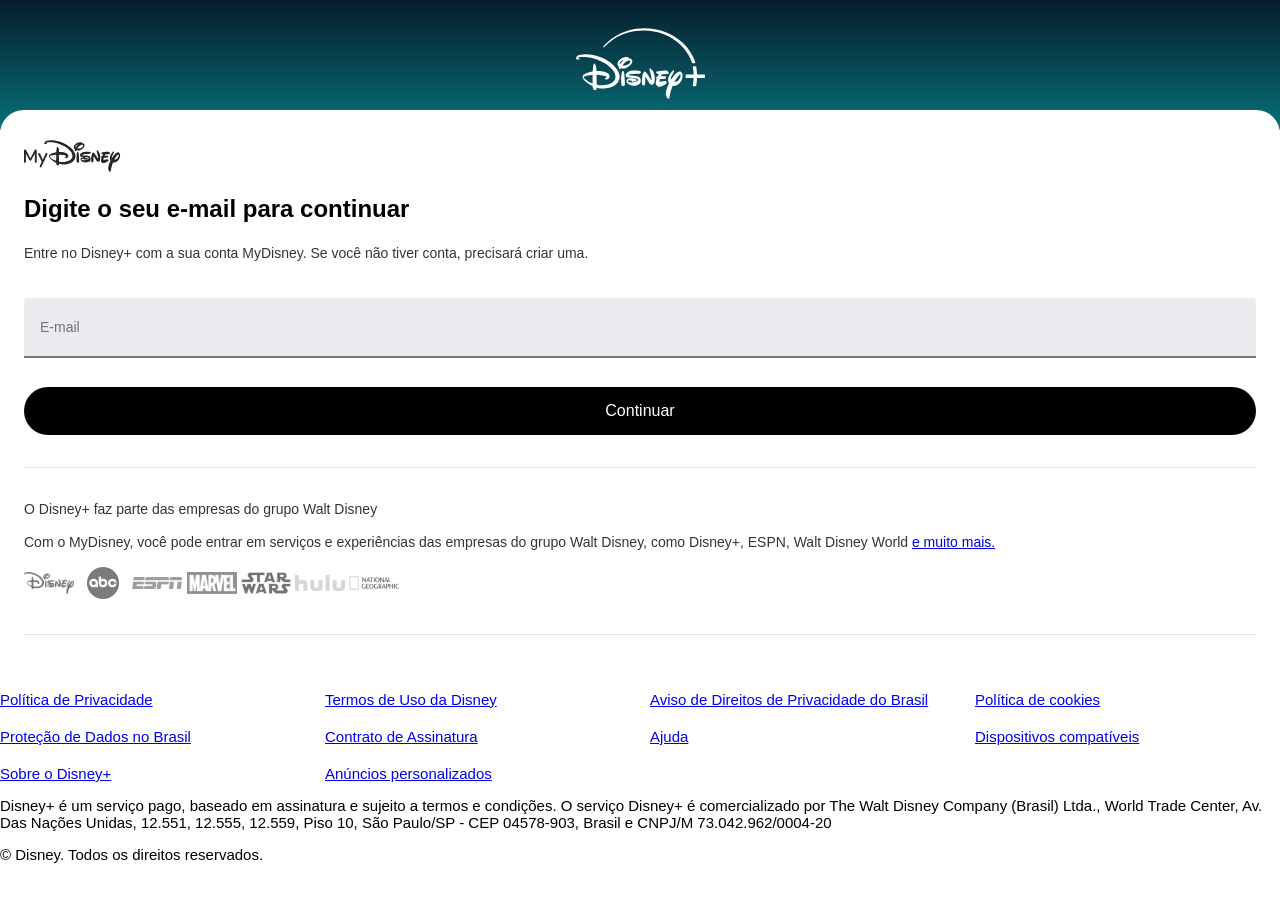
==== index.html @ 8e50a428 "ajeitado linha da divisoria e botão de email" ====
<!DOCTYPE html>
<html lang="pt-br">

<head>
    <meta charset="UTF-8">
    <meta name="viewport" content="width=device-width, initial-scale=1.0">
    <title>DisneyPlus</title>
    <link rel="stylesheet" href="style.css">
</head>

<body>


    <div>
        <header class="corfundoHeader">
            <div>
                <img src="assets/disneyPlusPrincipal.svg" alt="Logo Disney+" width="129" height="129">
            </div>

        </header>

        <main>
            <section>
                <div>
                    <img src="assets/myDisneyLogoSecundaria.svg" alt="LogoDisneysecundario">
                    <h1>Digite o seu e-mail para continuar</h1>
                </div>

                <div>
                    <p>Entre no Disney+ com a sua conta MyDisney. Se você não tiver conta, precisará criar uma.</p>
                </div>

                <div>
                    <form action="em-breve.html" method="GET" class="meu-formulario, campo-email">
                        <label for="Email"></label>
                        <input type="email" placeholder="E-mail" id="Email" required>
                        <br><br>
                    </form>
                    <button class="meu-botao">Continuar</button>

                </div>

                <div>
                    <hr class="linha-divisoria">
                    <p>O Disney+ faz parte das empresas do grupo Walt Disney</p>
                    <p>Com o MyDisney, você pode entrar em serviços e experiências das empresas do grupo Walt Disney,
                        como Disney+, ESPN, Walt Disney World <a href="em-breve.html">e muito mais.</a> </p>
                </div>

                <div class="logos">
                    <img src="assets/DisneyLogoMenor.webp" alt="Logo Disney">

                    <img src="assets/ABCLogo.webp" alt="Logo ABC">

                    <img src="assets/ESPNLogo.webp" alt="Logo ESPN">

                    <img src="assets/MarvelLogo.webp" alt="Logo Marvel">

                    <img src="assets/StarWarsLogo.png" alt="Logo Star Wars">

                    <img src="assets/HuluLogo.webp" alt="Logo Hulu">

                    <img src="assets/images.png" alt="Logo National Geographic">

                </div>

                <hr class="linha-divisoria">
            </section>
        </main>






        <footer>
            <div>
                <nav class="rodape">
                    <a href="em-breve.html">Política de Privacidade</a>
                    <a href="em-breve.html">Termos de Uso da Disney</a>
                    <a href="em-breve.html">Aviso de Direitos de Privacidade do Brasil</a>
                    <a href="em-breve.html">Política de cookies</a>
                    <a href="em-breve.html">Proteção de Dados no Brasil</a>
                    <a href="em-breve.html">Contrato de Assinatura</a>
                    <a href="em-breve.html">Ajuda</a>
                    <a href="em-breve.html">Dispositivos compatíveis</a>
                    <a href="em-breve.html">Sobre o Disney+</a>
                    <a href="em-breve.html">Anúncios personalizados</a>
                </nav>
                <p>Disney+ é um serviço pago, baseado em assinatura e sujeito a termos e condições. O serviço Disney+ é
                    comercializado por The Walt Disney Company (Brasil) Ltda., World Trade Center, Av. Das Nações
                    Unidas, 12.551, 12.555, 12.559, Piso 10, São Paulo/SP - CEP 04578-903, Brasil e CNPJ/M
                    73.042.962/0004-20</p>

                <p>© Disney. Todos os direitos reservados.</p>
            </div>
        </footer>

    </div>



</body>

</html>
---- style.css ----
body {
    margin: 0;
    font-family: Arial, sans-serif;
    font-size: 15px;
}


* {
    box-sizing: border-box;
}

form input[type="email"] {
    width: 100%;
    height: 60px;

    background-color: #e9ebef;
    border: none;
    border-bottom: 2px solid #777;

    border-radius: 4px 4px 0 0;

    padding: 0 16px;
    font-size: 14px;
    box-sizing: border-box;
    margin-top: 20px;


}

section p {
    font-size: 14px;
    line-height: 1.4;
    font-weight: 400;
    color: #30343b;
}


.meu-botao {
    background-color: #000;
    color: #fff;
    padding: 15px;
    font-size: 16px;
    border: none;
    border-radius: 30px;
    cursor: pointer;

    width: 100%;
    box-sizing: border-box;
    margin-top: 12px;
}

:root {
    --cor-fundo-inicio: #061d2b;
    --cor-fundo-fim: #08707a;
    
}

section h1 {
    font-size: 24px;
    line-height: 1.3;
    font-weight: 600;
    margin-top: 16px;
}

section {
    background-color: white;
    border-radius: 24px 24px 0 0;
    margin-top: -20px;
    padding: 24px;
}



.corfundoHeader {
        background: linear-gradient(
        to bottom,
        var(--cor-fundo-inicio),
        var(--cor-fundo-fim)
    );

    height: 130px;
    display: flex;
    justify-content: center;
    align-items: center;
}


.rodape {
    display: grid;
    grid-template-columns: 1fr;
    gap: 20px;
}


@media (min-width: 768px) {
    .rodape {
        grid-template-columns: repeat(4, 1fr);
    }
} 

.logos img {
    filter: grayscale(100%);
    opacity: 0.55;
    width: 50px;
    height: 32px;
    object-fit: contain;
}

.linha-divisoria {
    margin-top: 32px;
    margin-bottom: 32px;
    border: none;
    border-top: 1px solid #e1e4e8;
}
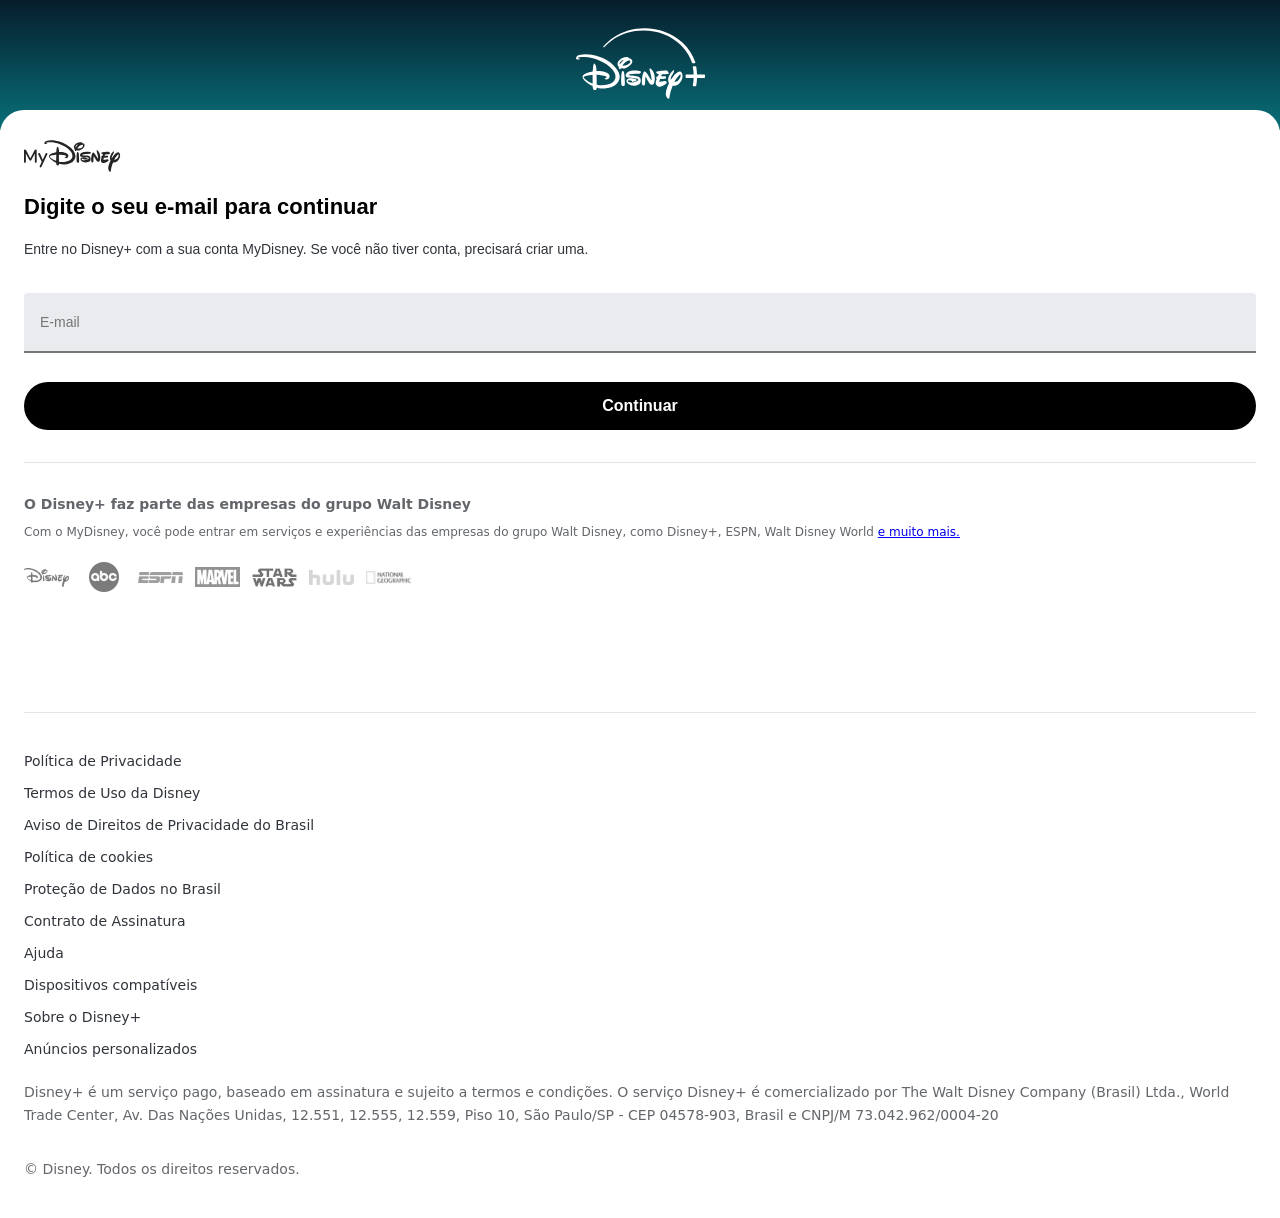
==== commit e17e4039: "mexido em linha divisoria, aumentado espaçamento entre logo e linha, diminuido tamanho da logo, muda" ====
--- a/index.html
+++ b/index.html
@@ -35,15 +35,16 @@
                         <label for="Email"></label>
                         <input type="email" placeholder="E-mail" id="Email" required>
                         <br><br>
+                        <button class="meu-botao">Continuar</button>
                     </form>
-                    <button class="meu-botao">Continuar</button>
+                    
 
                 </div>
 
                 <div>
                     <hr class="linha-divisoria">
-                    <p>O Disney+ faz parte das empresas do grupo Walt Disney</p>
-                    <p>Com o MyDisney, você pode entrar em serviços e experiências das empresas do grupo Walt Disney,
+                    <p class="titulo-empresas">O Disney+ faz parte das empresas do grupo Walt Disney</p>
+                    <p class="texto-empresas">Com o MyDisney, você pode entrar em serviços e experiências das empresas do grupo Walt Disney,
                         como Disney+, ESPN, Walt Disney World <a href="em-breve.html">e muito mais.</a> </p>
                 </div>
 
--- a/style.css
+++ b/style.css
@@ -48,6 +48,9 @@
     width: 100%;
     box-sizing: border-box;
     margin-top: 12px;
+    font-family: Arial, sans-serif;
+    font-size: 16px;
+    font-weight: 600;
 }
 
 :root {
@@ -57,7 +60,7 @@
 }
 
 section h1 {
-    font-size: 24px;
+    font-size: 22px;
     line-height: 1.3;
     font-weight: 600;
     margin-top: 16px;
@@ -99,12 +102,22 @@
     }
 } 
 
+
+.logos {
+    display: flex;
+    flex-wrap: wrap;
+    align-items: center;
+    gap: 12px;
+    margin-top: 20px;
+    margin-bottom: 120px;
+}
+
 .logos img {
+    width: 45px;
+    height: 30px;
+    object-fit: contain;
     filter: grayscale(100%);
     opacity: 0.55;
-    width: 50px;
-    height: 32px;
-    object-fit: contain;
 }
 
 .linha-divisoria {
@@ -112,4 +125,63 @@
     margin-bottom: 32px;
     border: none;
     border-top: 1px solid #e1e4e8;
+}
+
+
+.titulo-empresas,
+.texto-empresas {
+    font-family: system-ui, sans-serif;
+    color: #63666a;
+}
+
+
+.titulo-empresas {
+    font-size: 14px;
+    font-weight: 600;
+    color: #63666a;
+    margin-bottom: 8px;
+}
+
+.texto-empresas {
+    font-size: 12px;
+    font-weight: 400;
+    line-height: 1.6;
+    color: #63666a;
+    margin-top: 0;
+}
+
+.rodape a {
+    color: #30343b;
+    text-decoration: none;
+    font-size: 14px;
+    font-weight: 400;
+}
+
+.rodape {
+    display: grid;
+    grid-template-columns: 1fr;
+    gap: 16px;
+}
+
+.logos + .linha-divisoria {
+    margin-top: 48px;
+    margin-bottom: 8px;
+}
+
+
+footer p {
+    font-size: 14px;
+    line-height: 1.6;
+    color: #63666a;
+    margin-top: 24px;
+}
+
+footer {
+    padding: 8px 24px 24px;
+    font-family: system-ui, sans-serif;
+    color: #63666a;
+}
+
+footer p:last-child {
+    margin-top: 32px;
 }
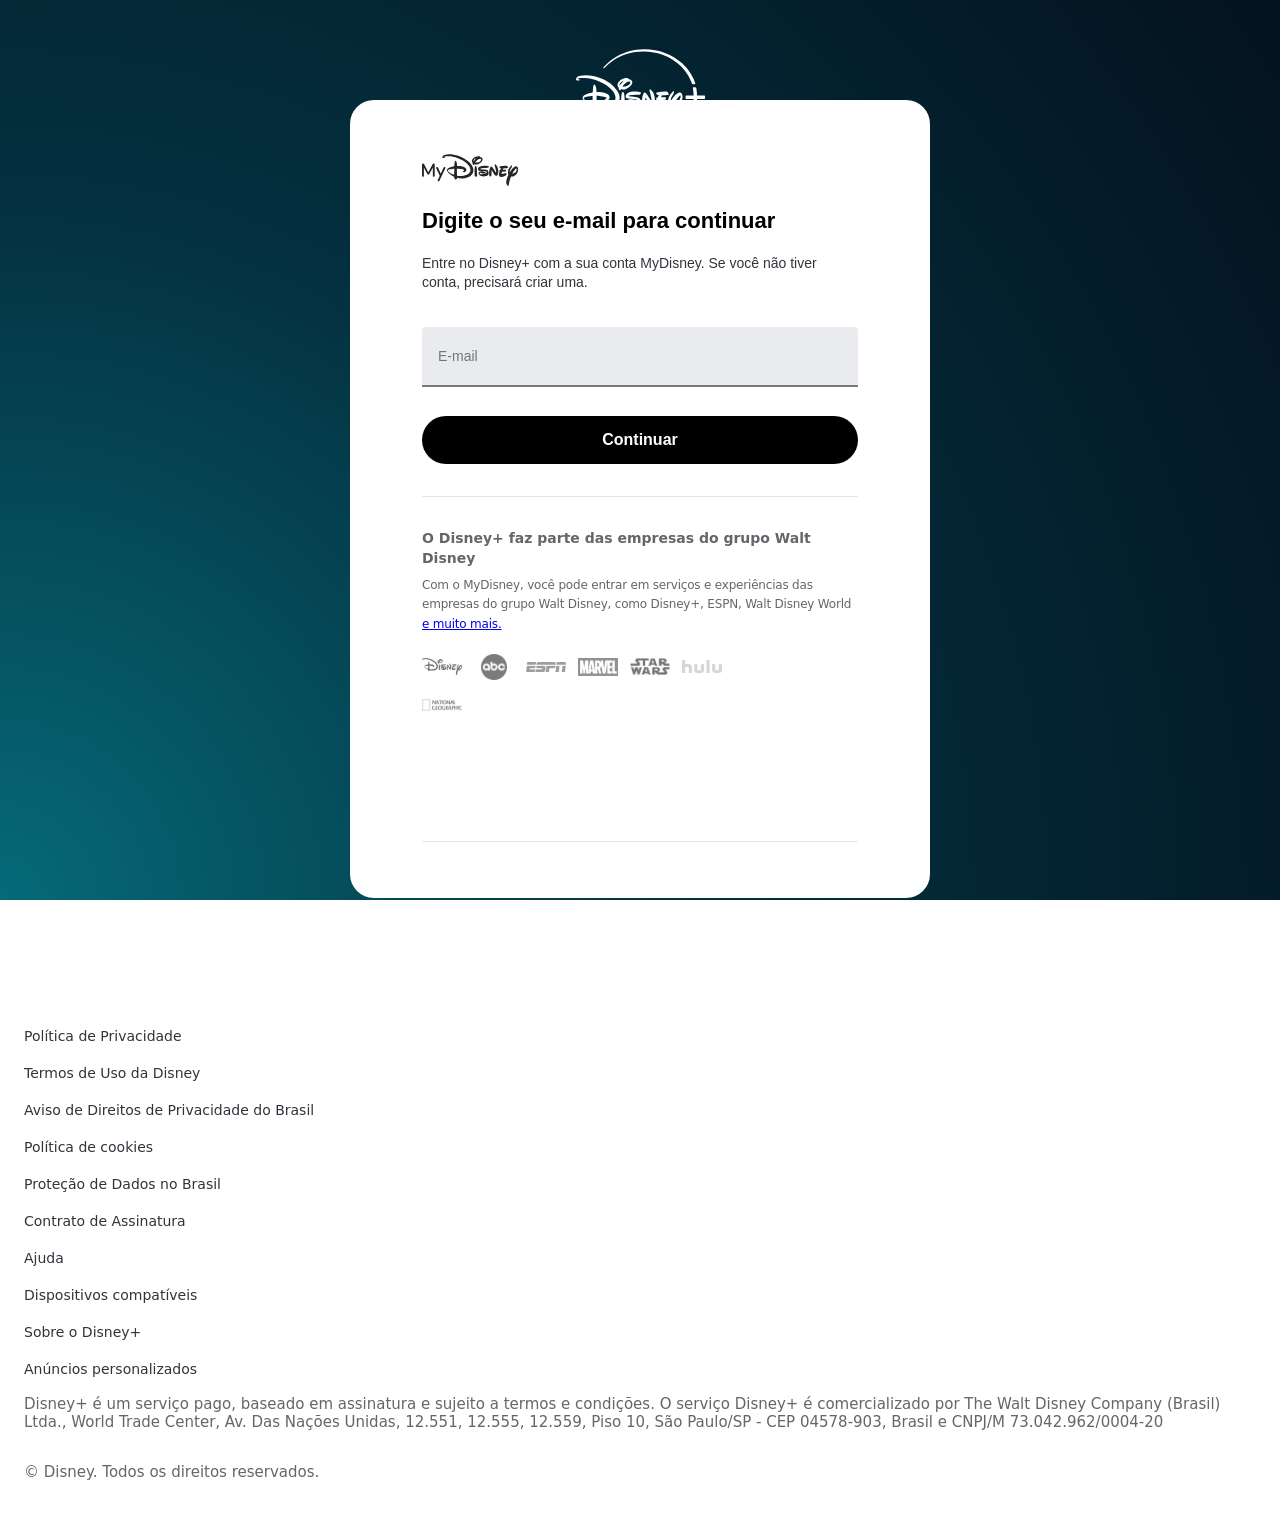
==== commit 129b6d54: "passado nova cor de fundo, novo rodape, ajeitado logos, medidas e etc para versão de pc" ====
--- a/index.html
+++ b/index.html
@@ -31,7 +31,7 @@
                 </div>
 
                 <div>
-                    <form action="em-breve.html" method="GET" class="meu-formulario, campo-email">
+                    <form action="em-breve.html" method="GET" class="meu-formulario">
                         <label for="Email"></label>
                         <input type="email" placeholder="E-mail" id="Email" required>
                         <br><br>
@@ -45,7 +45,7 @@
                     <hr class="linha-divisoria">
                     <p class="titulo-empresas">O Disney+ faz parte das empresas do grupo Walt Disney</p>
                     <p class="texto-empresas">Com o MyDisney, você pode entrar em serviços e experiências das empresas do grupo Walt Disney,
-                        como Disney+, ESPN, Walt Disney World <a href="em-breve.html">e muito mais.</a> </p>
+                    como Disney+, ESPN, Walt Disney World <a href="em-breve.html" class="link-mais">e muito mais.</a> </p>
                 </div>
 
                 <div class="logos">
@@ -60,9 +60,9 @@
                     <img src="assets/StarWarsLogo.png" alt="Logo Star Wars">
 
                     <img src="assets/HuluLogo.webp" alt="Logo Hulu">
-
-                    <img src="assets/images.png" alt="Logo National Geographic">
-
+                    <div class="logo-national">
+                        <img src="assets/images.png" alt="Logo National Geographic">
+                    </div>
                 </div>
 
                 <hr class="linha-divisoria">
--- a/style.css
+++ b/style.css
@@ -3,6 +3,14 @@
     margin: 0;
     font-family: Arial, sans-serif;
     font-size: 15px;
+    min-height: 100vh;
+    background: radial-gradient(
+        circle at bottom left,
+        #066a78 0%,
+        #04303f 45%,
+        #04121e 100%
+    );
+    background-attachment: fixed;
 }
 
 
@@ -56,7 +64,6 @@
 :root {
     --cor-fundo-inicio: #061d2b;
     --cor-fundo-fim: #08707a;
-    
 }
 
 section h1 {
@@ -76,12 +83,6 @@
 
 
 .corfundoHeader {
-        background: linear-gradient(
-        to bottom,
-        var(--cor-fundo-inicio),
-        var(--cor-fundo-fim)
-    );
-
     height: 130px;
     display: flex;
     justify-content: center;
@@ -100,7 +101,45 @@
     .rodape {
         grid-template-columns: repeat(4, 1fr);
     }
-} 
+
+   
+    .corfundoHeader {
+        height: 124px;
+        align-items: flex-start;
+        padding-top: 20px;
+    }
+
+    
+    section {
+        max-width: 580px;
+        margin: -24px auto 0;
+        border-radius: 24px;
+        padding: 48px 72px;
+    }
+
+    .logo-national {
+        flex-basis: auto;
+    }
+
+    .logos {
+        margin-bottom: 0;
+        flex-wrap: nowrap;
+    }
+
+    
+    footer {
+        margin-top: 120px;
+        padding: 24px 40px;
+    }
+
+    .rodape {
+        display: flex;
+        flex-wrap: wrap;
+        justify-content: center;
+        gap: 16px 36px;
+    }
+}
+
 
 
 .logos {
@@ -113,8 +152,8 @@
 }
 
 .logos img {
-    width: 45px;
-    height: 30px;
+    width: 40px;
+    height: 26px;
     object-fit: contain;
     filter: grayscale(100%);
     opacity: 0.55;
@@ -148,13 +187,22 @@
     line-height: 1.6;
     color: #63666a;
     margin-top: 0;
+    letter-spacing: -0.2px;
+}
+
+.link-mais {
+    display: block;
 }
 
 .rodape a {
     color: #30343b;
     text-decoration: none;
+    font-family: system-ui, sans-serif;
     font-size: 14px;
     font-weight: 400;
+    line-height: 1.5;
+    justify-self: start;
+
 }
 
 .rodape {
@@ -169,19 +217,29 @@
 }
 
 
-footer p {
-    font-size: 14px;
-    line-height: 1.6;
-    color: #63666a;
-    margin-top: 24px;
-}
-
 footer {
     padding: 8px 24px 24px;
     font-family: system-ui, sans-serif;
     color: #63666a;
+    background-color: white;
+}
+
+footer {
+    padding: 8px 24px 24px;
+    font-family: system-ui, sans-serif;
+    color: #63666a;
 }
 
 footer p:last-child {
     margin-top: 32px;
+}
+
+.logo-national {
+    flex-basis: 100%;
+}
+
+.logo-national img {
+    width: 40px;
+    height: 26px;
+    object-fit: contain;
 }
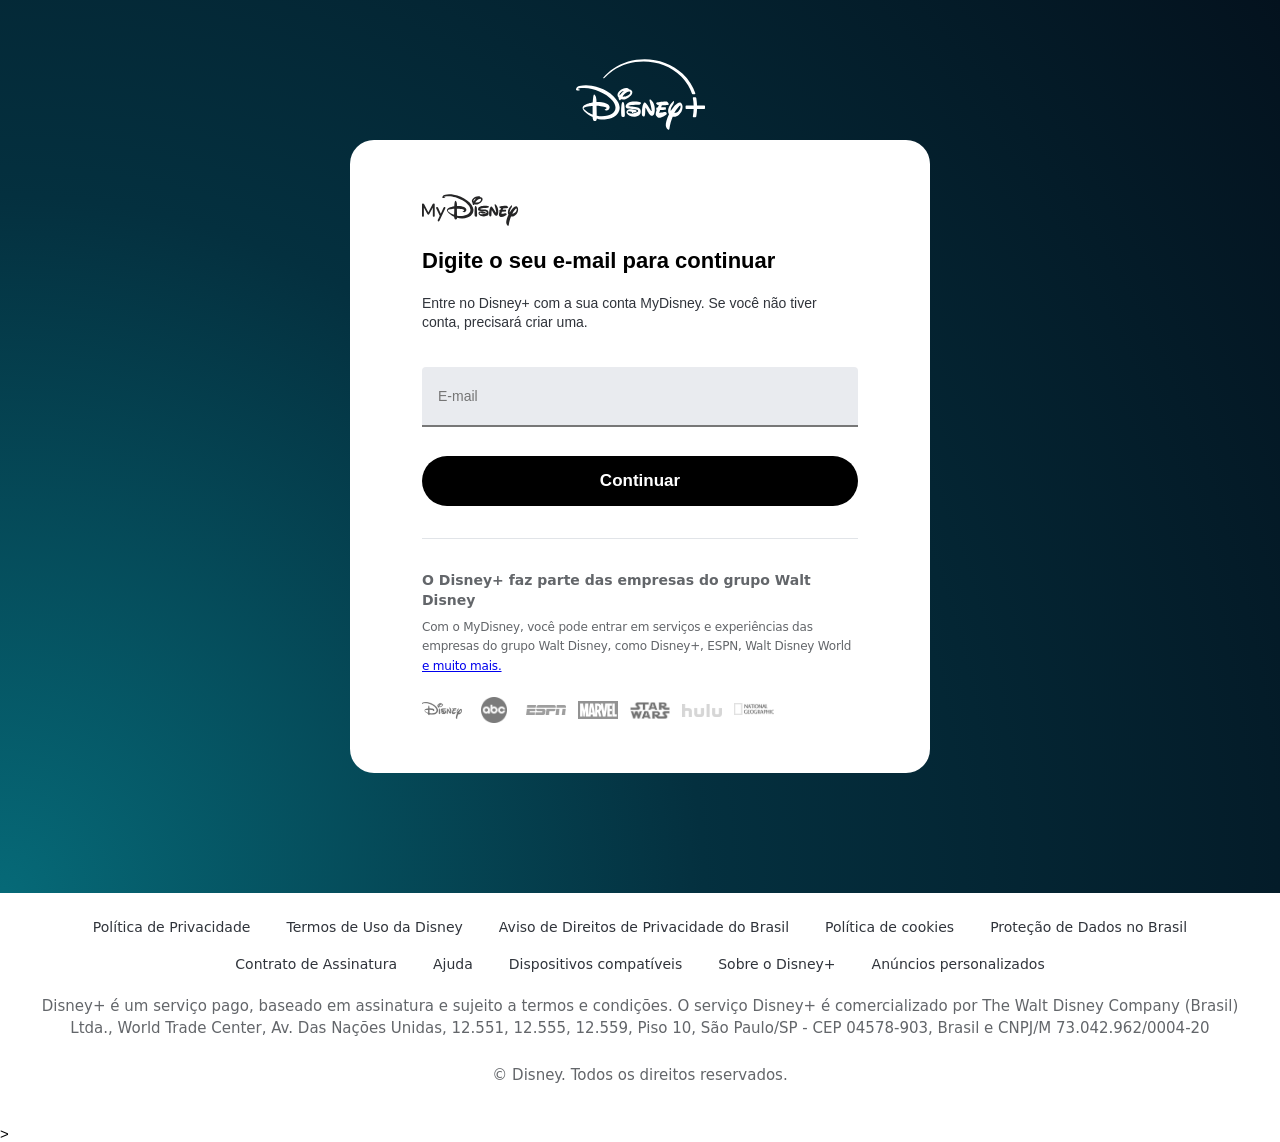
==== commit 9dbcbad8: "trocado media para final do arquivo, ajustado no meio as informações, ajeitado rodapé" ====
--- a/index.html
+++ b/index.html
@@ -103,4 +103,4 @@
 
 </body>
 
-</html>+</html>>
--- a/style.css
+++ b/style.css
@@ -57,8 +57,8 @@
     box-sizing: border-box;
     margin-top: 12px;
     font-family: Arial, sans-serif;
-    font-size: 16px;
-    font-weight: 600;
+    font-size: 17px;
+    font-weight: 700;
 }
 
 :root {
@@ -96,49 +96,6 @@
     gap: 20px;
 }
 
-
-@media (min-width: 768px) {
-    .rodape {
-        grid-template-columns: repeat(4, 1fr);
-    }
-
-   
-    .corfundoHeader {
-        height: 124px;
-        align-items: flex-start;
-        padding-top: 20px;
-    }
-
-    
-    section {
-        max-width: 580px;
-        margin: -24px auto 0;
-        border-radius: 24px;
-        padding: 48px 72px;
-    }
-
-    .logo-national {
-        flex-basis: auto;
-    }
-
-    .logos {
-        margin-bottom: 0;
-        flex-wrap: nowrap;
-    }
-
-    
-    footer {
-        margin-top: 120px;
-        padding: 24px 40px;
-    }
-
-    .rodape {
-        display: flex;
-        flex-wrap: wrap;
-        justify-content: center;
-        gap: 16px 36px;
-    }
-}
 
 
 
@@ -242,4 +199,60 @@
     width: 40px;
     height: 26px;
     object-fit: contain;
+}
+
+@media (min-width: 768px) {
+
+    .corfundoHeader {
+        height: 140px;
+        align-items: flex-start;
+        padding-top: 30px;
+    }
+
+    section {
+        max-width: 580px;
+        margin: 0 auto;
+        border-radius: 24px;
+        padding: 48px 72px;
+    }
+
+    .logos {
+        flex-wrap: nowrap;
+        margin-bottom: 0;
+    }
+
+    .logo-national {
+        flex-basis: auto;
+        flex-shrink: 0;
+    }
+
+    .link-mais {
+        display: inline;
+    }
+
+    section > .linha-divisoria:last-child {
+        display: none;
+    }
+
+    footer {
+        margin-top: 120px;
+        padding: 24px 40px;
+        text-align: center;
+    }
+
+    footer p {
+        margin-top: 20px;
+        line-height: 1.5;
+    }
+
+    footer p:last-child {
+        margin-top: 24px;
+    }
+
+    .rodape {
+        display: flex;
+        flex-wrap: wrap;
+        justify-content: center;
+        gap: 16px 36px;
+    }
 }
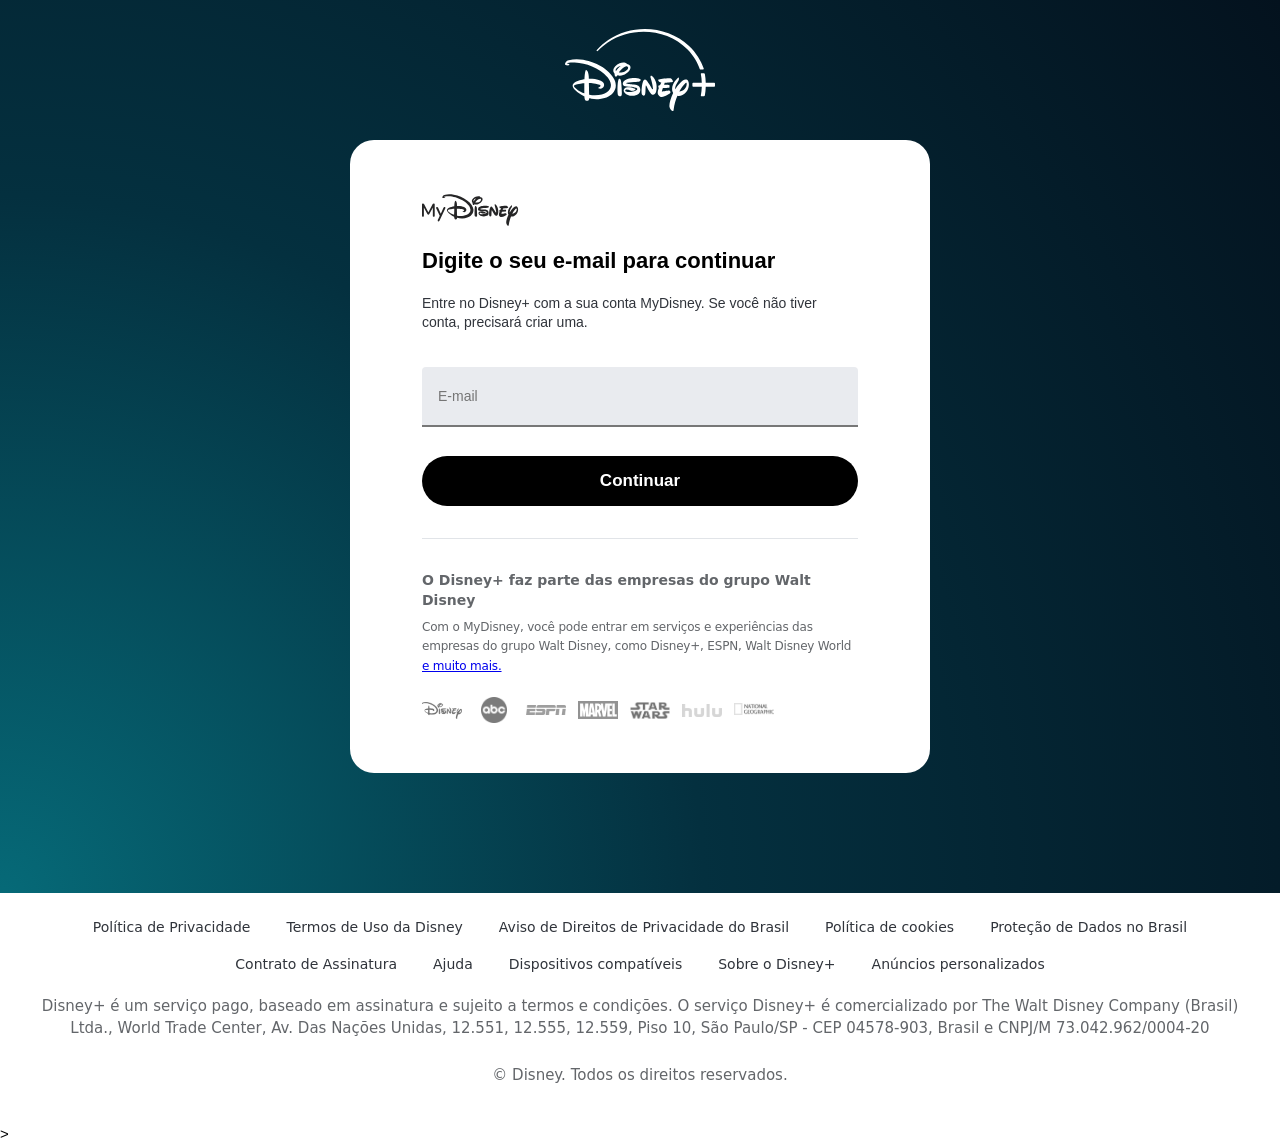
==== commit 90f4d933: "ajustado tamanho da logo" ====
--- a/index.html
+++ b/index.html
@@ -14,7 +14,7 @@
     <div>
         <header class="corfundoHeader">
             <div>
-                <img src="assets/disneyPlusPrincipal.svg" alt="Logo Disney+" width="129" height="129">
+                <img src="assets/disneyPlusPrincipal.svg" alt="Logo Disney+">
             </div>
 
         </header>
--- a/style.css
+++ b/style.css
@@ -89,6 +89,11 @@
     align-items: center;
 }
 
+.corfundoHeader img {
+    width: 110px;
+    height: auto;
+    display: block;
+}
 
 .rodape {
     display: grid;
@@ -205,8 +210,12 @@
 
     .corfundoHeader {
         height: 140px;
-        align-items: flex-start;
-        padding-top: 30px;
+        align-items: center;
+        padding-top: 0;
+    }
+    
+    .corfundoHeader img {
+        width: 150px;
     }
 
     section {
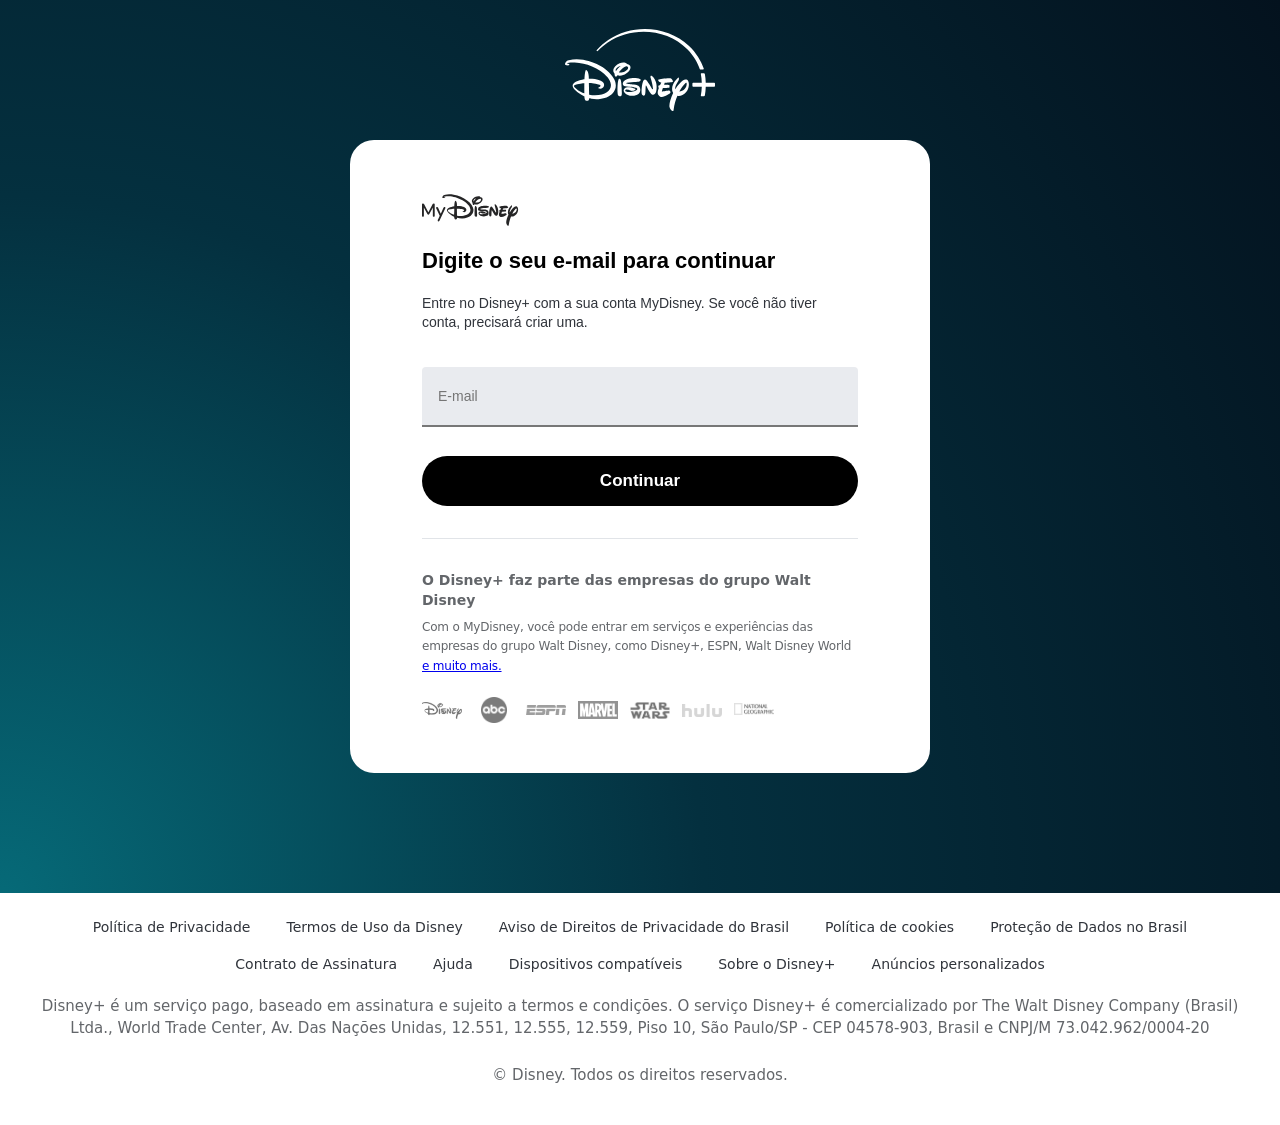
==== commit d0728b68: "ajeitado erro de programação" ====
--- a/index.html
+++ b/index.html
@@ -33,7 +33,7 @@
                 <div>
                     <form action="em-breve.html" method="GET" class="meu-formulario">
                         <label for="Email"></label>
-                        <input type="email" placeholder="E-mail" id="Email" required>
+                        <input type="email" placeholder="E-mail" id="Email" name="email"required>
                         <br><br>
                         <button class="meu-botao">Continuar</button>
                     </form>
@@ -103,4 +103,4 @@
 
 </body>
 
-</html>>+</html>
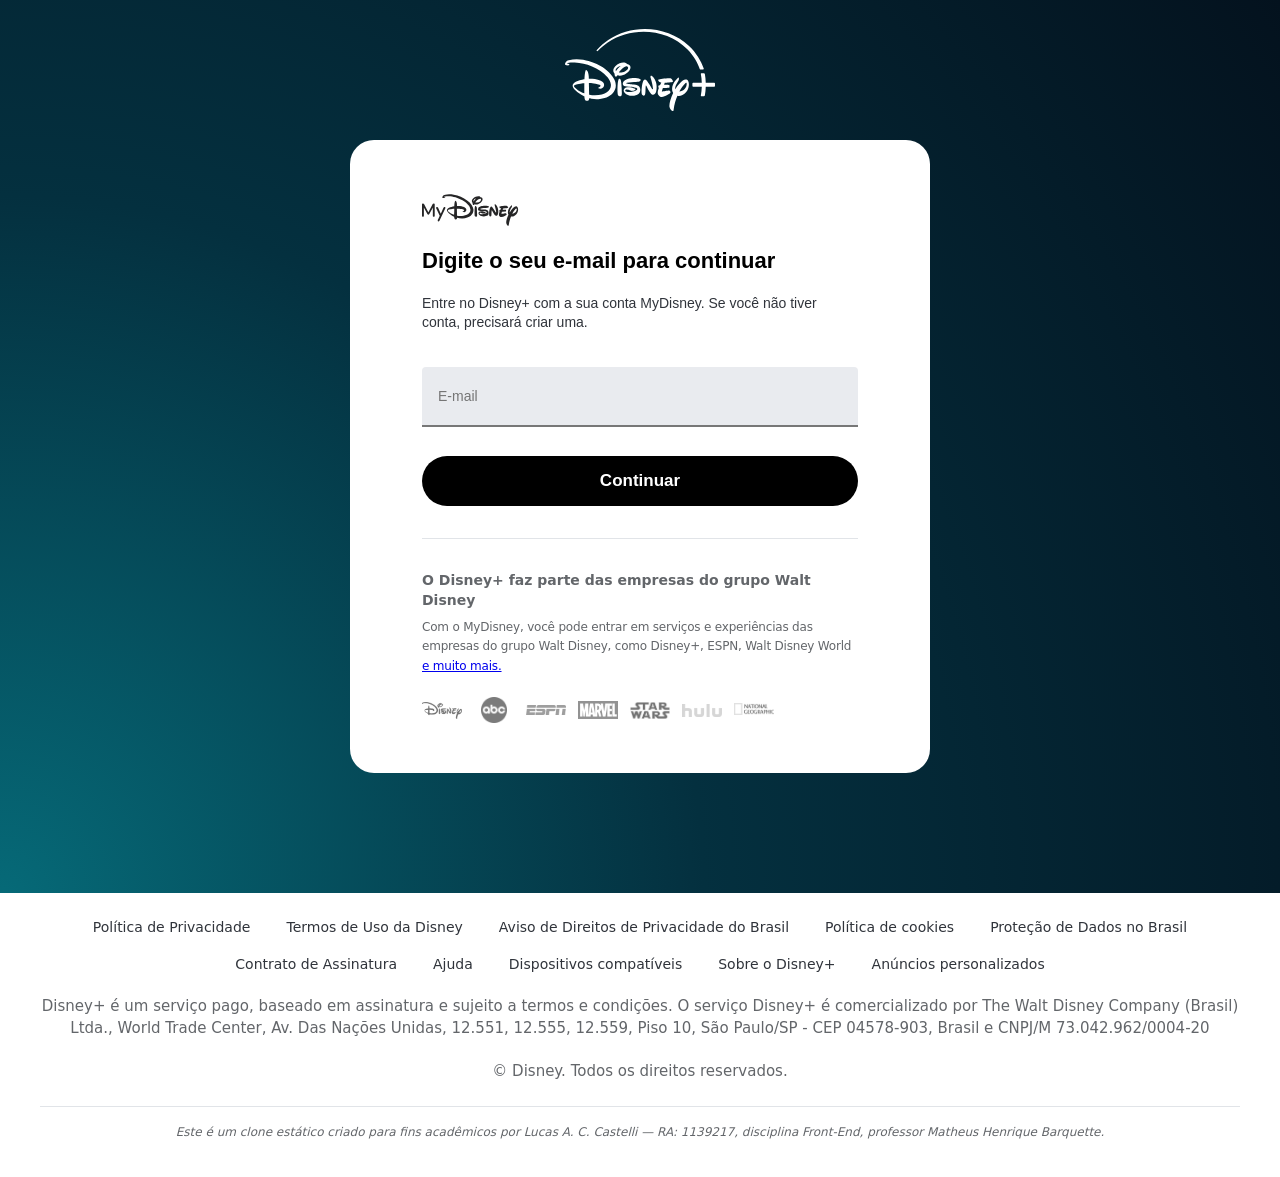
==== commit db3e495c: "FEITO PERSONALIZAÇÃO E AJEITADO LABEL(PERSONALIZAÇÃO NO RODAPÉ DA PÁG)" ====
--- a/index.html
+++ b/index.html
@@ -32,7 +32,7 @@
 
                 <div>
                     <form action="em-breve.html" method="GET" class="meu-formulario">
-                        <label for="Email"></label>
+                        <label for="Email" class="sr-only">E-mail</label>
                         <input type="email" placeholder="E-mail" id="Email" name="email"required>
                         <br><br>
                         <button class="meu-botao">Continuar</button>
@@ -94,6 +94,11 @@
                     73.042.962/0004-20</p>
 
                 <p>© Disney. Todos os direitos reservados.</p>
+                <p class="creditos-clone">
+                    Este é um clone estático criado para fins acadêmicos por Lucas A. C. Castelli — RA: 1139217, 
+                    disciplina Front-End, professor Matheus Henrique Barquette.
+                </p>
+            
             </div>
         </footer>
 
--- a/style.css
+++ b/style.css
@@ -1,3 +1,8 @@
+:root {
+    --cor-fundo-inicio: #066a78;
+    --cor-fundo-meio: #04303f;
+    --cor-fundo-fim: #04121e;
+}
 
 body {
     margin: 0;
@@ -6,11 +11,23 @@
     min-height: 100vh;
     background: radial-gradient(
         circle at bottom left,
-        #066a78 0%,
-        #04303f 45%,
-        #04121e 100%
+        var(--cor-fundo-inicio) 0%,
+        var(--cor-fundo-meio) 45%,
+        var(--cor-fundo-fim) 100%
     );
     background-attachment: fixed;
+}
+
+.sr-only {
+    position: absolute;
+    width: 1px;
+    height: 1px;
+    padding: 0;
+    margin: -1px;
+    overflow: hidden;
+    clip: rect(0, 0, 0, 0);
+    white-space: nowrap;
+    border: 0;
 }
 
 
@@ -61,10 +78,11 @@
     font-weight: 700;
 }
 
-:root {
-    --cor-fundo-inicio: #061d2b;
-    --cor-fundo-fim: #08707a;
-}
+.meu-botao:hover {
+    background-color: #333;
+}
+
+
 
 section h1 {
     font-size: 22px;
@@ -206,6 +224,17 @@
     object-fit: contain;
 }
 
+
+.creditos-clone {
+    margin-top: 24px;
+    padding-top: 16px;
+    border-top: 1px solid #e1e4e8;
+    font-size: 12px;
+    color: #63666a;
+    font-style: italic;
+}
+
+
 @media (min-width: 768px) {
 
     .corfundoHeader {
